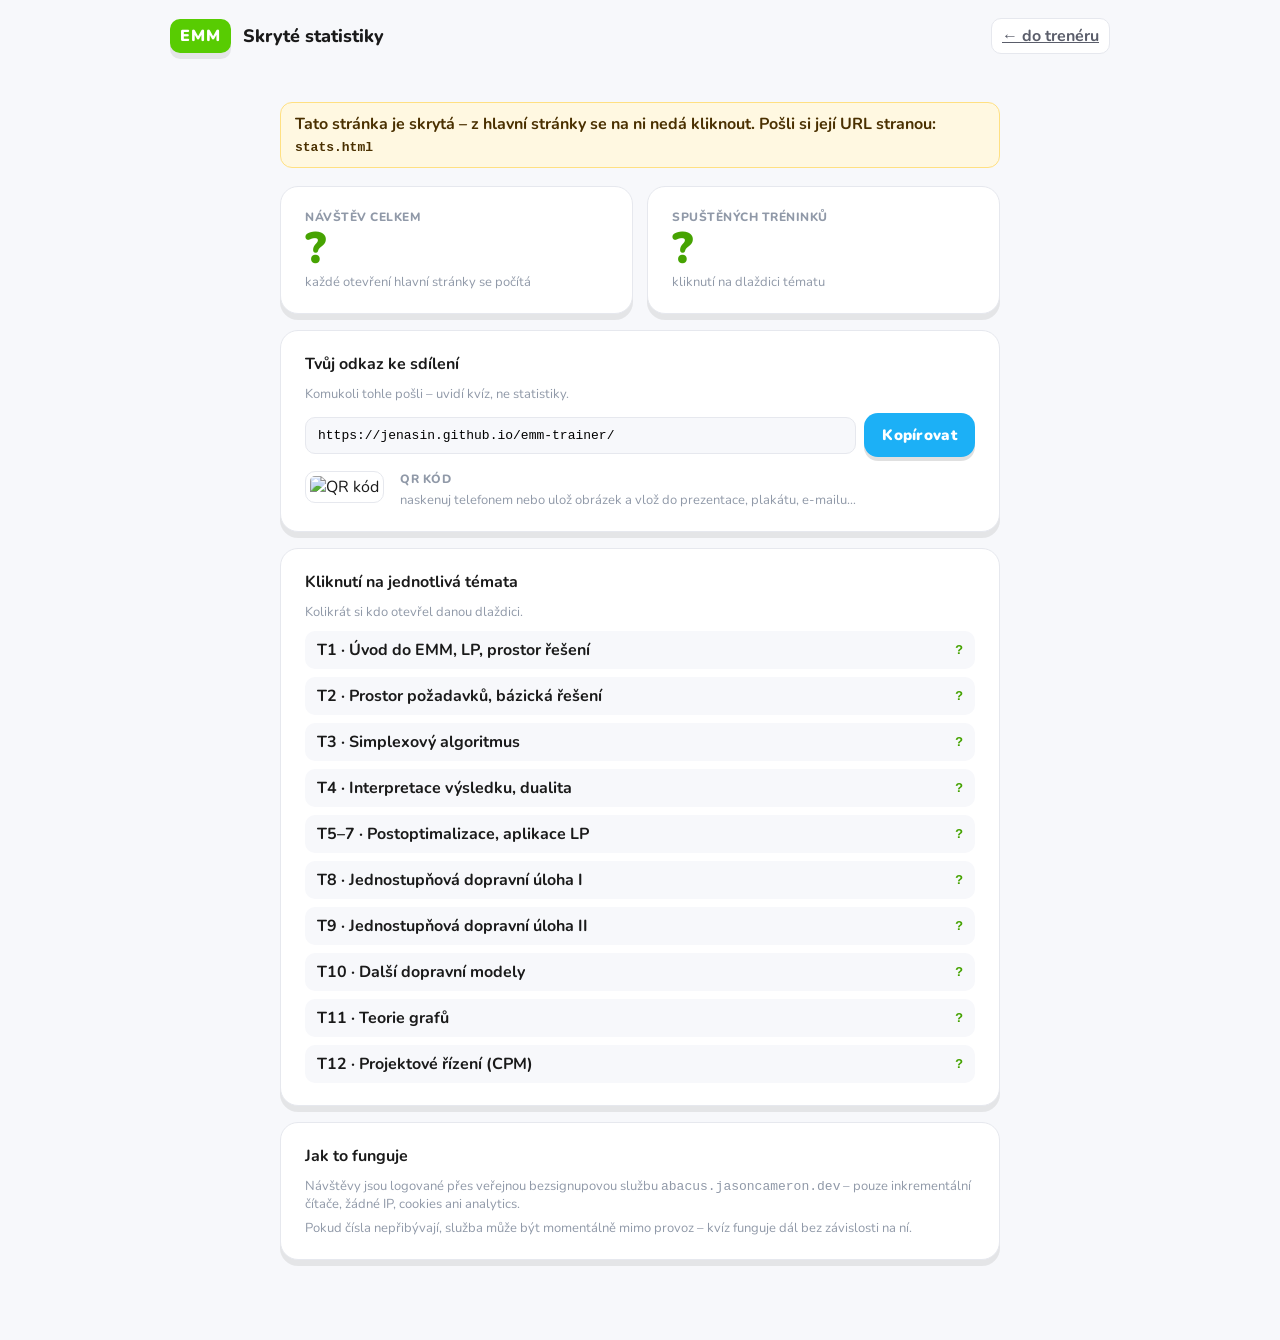
==== stats.html @ daefbc14 "Add hidden stats page with anonymous visit/session counters" ====
<!DOCTYPE html>
<html lang="cs">
<head>
<meta charset="UTF-8">
<meta name="viewport" content="width=device-width, initial-scale=1.0">
<meta name="robots" content="noindex,nofollow">
<title>EMM Trenér · skryté statistiky</title>
<link rel="stylesheet" href="styles.css?v=7">
<link rel="preconnect" href="https://fonts.googleapis.com">
<link rel="preconnect" href="https://fonts.gstatic.com" crossorigin>
<link href="https://fonts.googleapis.com/css2?family=Nunito:wght@400;600;700;800;900&display=swap" rel="stylesheet">
<style>
  .stats-main { max-width: 760px; margin: 30px auto 80px; padding: 0 20px; }
  .stat-card {
    background: #fff; border: 1px solid var(--line); border-radius: 18px;
    padding: 22px 24px; box-shadow: var(--shadow); margin-bottom: 16px;
  }
  .stat-card h3 { margin: 0 0 10px; font-size: 16px; }
  .stat-row { display: grid; grid-template-columns: 1fr 1fr; gap: 14px; }
  @media (max-width: 540px) { .stat-row { grid-template-columns: 1fr; } }
  .big-number { font-size: 44px; font-weight: 900; color: var(--green-dark); line-height: 1.1; }
  .lblTop { font-size: 12px; text-transform: uppercase; letter-spacing: .5px; color: var(--muted); font-weight: 800; }
  .share-row { display: flex; gap: 8px; margin-top: 10px; align-items: center; }
  .share-row input {
    flex: 1; padding: 10px 12px; border: 1px solid var(--line);
    border-radius: 10px; font-family: monospace; font-size: 13px; background: #f7f8fb;
  }
  .qr-wrap { margin-top: 14px; display: flex; gap: 16px; align-items: flex-start; flex-wrap: wrap; }
  .qr-wrap img { border-radius: 10px; border: 1px solid var(--line); background: white; padding: 4px; }
  .topic-list { display: flex; flex-direction: column; gap: 8px; }
  .topic-row {
    display: flex; justify-content: space-between; align-items: center;
    padding: 8px 12px; background: #f7f8fb; border-radius: 10px; font-weight: 700;
  }
  .topic-row .num { color: var(--green-dark); font-weight: 900; font-family: monospace; }
  .hint { font-size: 13px; color: var(--muted); }
  .secret-bar {
    background: #fff8e1; border: 1px solid #ffe082; border-radius: 12px;
    padding: 10px 14px; font-weight: 700; color: #4a3000; margin-bottom: 18px;
  }
</style>
</head>
<body>
<header class="topbar">
  <div class="brand">
    <span class="logo">EMM</span>
    <span class="title">Skryté statistiky</span>
  </div>
  <a href="index.html" class="reset">← do trenéru</a>
</header>

<main class="stats-main">
  <div class="secret-bar">Tato stránka je <strong>skrytá</strong> – z hlavní stránky se na ni nedá kliknout. Pošli si její URL stranou: <code>stats.html</code></div>

  <div class="stat-row">
    <div class="stat-card">
      <div class="lblTop">Návštěv celkem</div>
      <div class="big-number" id="visits">–</div>
      <div class="hint">každé otevření hlavní stránky se počítá</div>
    </div>
    <div class="stat-card">
      <div class="lblTop">Spuštěných tréninků</div>
      <div class="big-number" id="sessions">–</div>
      <div class="hint">kliknutí na dlaždici tématu</div>
    </div>
  </div>

  <div class="stat-card">
    <h3>Tvůj odkaz ke sdílení</h3>
    <p class="hint" style="margin:0 0 6px;">Komukoli tohle pošli – uvidí kvíz, ne statistiky.</p>
    <div class="share-row">
      <input id="shareLink" readonly>
      <button class="btn btn-primary" id="copyBtn">Kopírovat</button>
    </div>
    <div class="qr-wrap">
      <img id="qr" alt="QR kód">
      <div>
        <div class="lblTop" style="margin-bottom:4px;">QR kód</div>
        <div class="hint">naskenuj telefonem nebo ulož obrázek a vlož do prezentace, plakátu, e-mailu…</div>
      </div>
    </div>
  </div>

  <div class="stat-card">
    <h3>Kliknutí na jednotlivá témata</h3>
    <p class="hint" style="margin:0 0 10px;">Kolikrát si kdo otevřel danou dlaždici.</p>
    <div class="topic-list" id="topicList"></div>
  </div>

  <div class="stat-card">
    <h3>Jak to funguje</h3>
    <p class="hint" style="margin:0 0 6px;">Návštěvy jsou logované přes veřejnou bezsignupovou službu <code>abacus.jasoncameron.dev</code> – pouze inkrementální čítače, žádné IP, cookies ani analytics.</p>
    <p class="hint" style="margin:0;">Pokud čísla nepřibývají, služba může být momentálně mimo provoz – kvíz funguje dál bez závislosti na ní.</p>
  </div>
</main>

<script src="data.js?v=7"></script>
<script src="stats.js?v=7"></script>
</body>
</html>
---- styles.css ----
:root {
  --bg: #f7f8fb;
  --card: #ffffff;
  --ink: #1a1a1a;
  --ink-soft: #5a5d6a;
  --muted: #9099a8;
  --line: #e6e8ee;
  --green: #58cc02;
  --green-dark: #46a302;
  --red: #ff4b4b;
  --orange: #ff9600;
  --blue: #1cb0f6;
  --gold: #ffc800;
  --purple: #8e24aa;
  --shadow: 0 6px 0 rgba(0,0,0,.08);
}

* { box-sizing: border-box; }
html, body { margin: 0; padding: 0; background: var(--bg); color: var(--ink); font-family: 'Nunito', -apple-system, BlinkMacSystemFont, 'Segoe UI', Roboto, sans-serif; }
.hidden { display: none !important; }

/* ─── Top bar ─────────────────────────────────────────────── */
.topbar {
  display: flex; align-items: center; justify-content: space-between;
  max-width: 980px; margin: 0 auto; padding: 18px 20px;
}
.brand { display: flex; align-items: center; gap: 12px; }
.brand .logo {
  background: var(--green); color: white; font-weight: 900;
  padding: 6px 10px; border-radius: 10px; letter-spacing: 1px;
  box-shadow: var(--shadow);
}
.brand .title { font-weight: 800; font-size: 18px; color: var(--ink); }
.stats { display: flex; align-items: center; gap: 16px; }
.stat { display: inline-flex; align-items: center; gap: 6px; font-weight: 800; color: var(--ink-soft); font-size: 16px; }
.stat .ico { display: inline-flex; padding: 4px 8px; background: white; border: 1px solid var(--line); border-radius: 10px; font-size: 13px; color: var(--orange); font-weight: 900; }
.reset {
  background: white; border: 1px solid var(--line); border-radius: 10px;
  padding: 6px 10px; font-weight: 700; cursor: pointer; color: var(--ink-soft);
  font-family: inherit;
}
.reset:hover { background: #f0f1f5; }

/* ─── Views ───────────────────────────────────────────────── */
.view { max-width: 980px; margin: 0 auto; padding: 0 20px 60px; }
.view h1 { font-size: 28px; margin: 8px 0 6px; font-weight: 900; }
.view h1 .accent { color: var(--green-dark); }
.view .sub { color: var(--ink-soft); margin: 0 0 6px; }
.progress-line {
  color: var(--green-dark); font-weight: 800; margin: 6px 0 24px;
}
.progress-line::before { content: "✔ "; }

/* ─── Tile grid ───────────────────────────────────────────── */
.tiles {
  display: grid; grid-template-columns: repeat(3, 1fr); gap: 18px;
}
@media (max-width: 820px) { .tiles { grid-template-columns: repeat(2, 1fr); } }
@media (max-width: 540px) { .tiles { grid-template-columns: 1fr; } }

.tile {
  position: relative; background: var(--card); border-radius: 18px;
  overflow: hidden; box-shadow: var(--shadow); cursor: pointer;
  border: 1px solid var(--line); transition: transform .12s ease, box-shadow .12s ease;
}
.tile:hover { transform: translateY(-2px); box-shadow: 0 10px 0 rgba(0,0,0,.08); }
.tile .banner {
  height: 130px; display: flex; align-items: center; justify-content: center;
  color: white; font-weight: 900; font-size: 38px; position: relative;
}
.tile .banner .level-pill {
  position: absolute; bottom: 10px; left: 10px;
  background: rgba(0,0,0,.25); color: white; font-weight: 800;
  padding: 4px 10px; border-radius: 999px; font-size: 12px; letter-spacing: .3px;
}
.tile .banner .done {
  position: absolute; top: 10px; left: 10px;
  background: var(--green); color: white; font-weight: 800;
  padding: 3px 9px; border-radius: 999px; font-size: 12px;
}
.tile .body { padding: 16px 16px 18px; }
.tile .body h3 { margin: 0 0 6px; font-size: 17px; font-weight: 900; color: var(--ink); }
.tile .meta {
  display: flex; flex-wrap: wrap; gap: 6px; margin-bottom: 8px;
  font-size: 12px; font-weight: 800; color: var(--ink-soft);
}
.tile .meta span {
  background: #f0f2f7; padding: 3px 8px; border-radius: 999px;
}
.tile .desc { color: var(--ink-soft); margin: 4px 0 10px; font-size: 14px; line-height: 1.35; }
.tile .start {
  color: var(--green-dark); font-weight: 900; font-size: 14px;
}
.tile .start::after { content: " →"; }
.tile .bar-mini {
  height: 8px; background: #eef0f5; border-radius: 999px; overflow: hidden;
  margin: 10px 0 4px;
}
.tile .bar-mini > div {
  height: 100%; background: var(--green); border-radius: 999px;
  transition: width .35s ease;
}

/* ─── Quiz view ───────────────────────────────────────────── */
.quiz-head {
  display: flex; align-items: center; gap: 16px; padding: 8px 0 18px;
}
.back {
  background: white; border: 1px solid var(--line); border-radius: 10px;
  padding: 8px 12px; font-weight: 800; cursor: pointer; font-family: inherit;
  color: var(--ink-soft);
}
.back:hover { background: #f0f1f5; }
.quiz-progress { flex: 1; display: flex; align-items: center; gap: 10px; }
.bar {
  flex: 1; height: 14px; background: #eaecf2; border-radius: 999px; overflow: hidden;
}
.bar-fill {
  height: 100%; width: 0; background: var(--green); border-radius: 999px;
  transition: width .4s ease;
}
#cardCounter { font-weight: 800; color: var(--ink-soft); font-size: 14px; }
.hearts { font-size: 18px; color: var(--red); letter-spacing: 2px; }

.card {
  background: var(--card); border-radius: 22px; padding: 28px 28px 24px;
  box-shadow: var(--shadow); border: 1px solid var(--line);
}
.card-topic {
  display: inline-block; background: #f0f2f7; color: var(--ink-soft);
  padding: 4px 12px; border-radius: 999px; font-weight: 800; font-size: 12px;
  margin-bottom: 14px;
}
.card-q { margin: 0 0 18px; font-size: 22px; line-height: 1.35; font-weight: 800; }
.choices {
  display: flex; flex-direction: column; gap: 10px;
  margin: 4px 0 18px;
}
.choice {
  text-align: left; padding: 14px 16px; border-radius: 14px;
  background: #f7f8fb; border: 2px solid var(--line);
  font: inherit; font-weight: 700; cursor: pointer; color: var(--ink);
  line-height: 1.4; transition: background .12s, border-color .12s, transform .05s;
}
.choice:hover:not(:disabled) { background: #eef0f5; border-color: #d2d6dc; }
.choice:active:not(:disabled) { transform: translateY(1px); }
.choice:disabled { cursor: default; }
.choice.right {
  background: #e6f7d8; border-color: var(--green); color: #1f4e00;
}
.choice.right::after { content: " ✓"; font-weight: 900; color: var(--green-dark); }
.choice.wrong {
  background: #ffe1e1; border-color: var(--red); color: #6a0e0e;
}
.choice.wrong::after { content: " ✗"; font-weight: 900; color: var(--red); }
.choice.dim { opacity: .55; }

.card-answer {
  background: #fbfcfa; border: 1px solid var(--line); border-left: 5px solid var(--green);
  padding: 14px 16px; border-radius: 12px;
  line-height: 1.55; font-size: 15px; color: #2a2d36;
  margin: 0 0 18px;
}
.ans-head {
  font-weight: 900; font-size: 16px; margin-bottom: 8px;
  letter-spacing: .2px;
}
.ans-good { color: var(--green-dark); }
.ans-bad  { color: var(--red); }
.ans-section { margin: 10px 0; }
.ans-section .lbl {
  display: inline-block; font-size: 11px; font-weight: 800;
  letter-spacing: .6px; text-transform: uppercase; color: var(--muted);
  margin-bottom: 4px;
}
.ans-pill {
  padding: 10px 12px; border-radius: 10px; font-weight: 700;
  line-height: 1.4; border: 1px solid var(--line);
}
.ans-pill-right { background: #e6f7d8; border-color: var(--green); color: #1f4e00; }
.ans-pill-wrong { background: #ffe1e1; border-color: var(--red); color: #6a0e0e; }
.ans-simple {
  padding: 12px 14px; border-radius: 10px;
  background: #fff8e1; border: 1px solid #ffe082;
  color: #4a3000; font-size: 15px; line-height: 1.5;
  font-weight: 600;
}
.ans-detail {
  white-space: pre-wrap; font-size: 14.5px; line-height: 1.55;
  color: #2a2d36;
}

.card-actions {
  display: flex; flex-wrap: wrap; gap: 10px; justify-content: flex-end;
}
.btn {
  padding: 12px 18px; border-radius: 14px; font-weight: 900; font-size: 15px;
  cursor: pointer; border: none; font-family: inherit; letter-spacing: .3px;
  box-shadow: 0 4px 0 rgba(0,0,0,.12); transition: transform .05s ease;
}
.btn:active { transform: translateY(2px); box-shadow: 0 2px 0 rgba(0,0,0,.12); }
.btn-primary { background: var(--blue); color: white; }
.btn-success { background: var(--green); color: white; }
.btn-warn { background: var(--orange); color: white; }
.btn-danger { background: var(--red); color: white; }
.btn-ghost { background: white; color: var(--ink-soft); border: 1px solid var(--line); box-shadow: var(--shadow); }

/* ─── Result view ─────────────────────────────────────────── */
.result-card {
  max-width: 520px; margin: 40px auto 0; background: var(--card);
  border-radius: 22px; padding: 32px; box-shadow: var(--shadow);
  border: 1px solid var(--line); text-align: center;
}
.trophy { font-size: 56px; margin-bottom: 6px; }
.result-card h2 { margin: 0 0 4px; font-size: 26px; }
.result-card p { color: var(--ink-soft); margin: 0 0 22px; }
.result-stats {
  display: grid; grid-template-columns: repeat(3, 1fr); gap: 12px;
  margin-bottom: 22px;
}
.result-stats > div {
  background: #f6f8fc; border-radius: 14px; padding: 12px 6px;
  display: flex; flex-direction: column; align-items: center; gap: 4px;
}
.result-stats strong { font-size: 22px; color: var(--ink); font-weight: 900; }
.result-stats span { color: var(--ink-soft); font-size: 12px; font-weight: 800; text-transform: uppercase; letter-spacing: .4px; }
.result-actions { display: flex; gap: 10px; justify-content: center; }

.foot {
  text-align: center; color: var(--muted); font-size: 13px;
  padding: 30px 20px 60px;
}
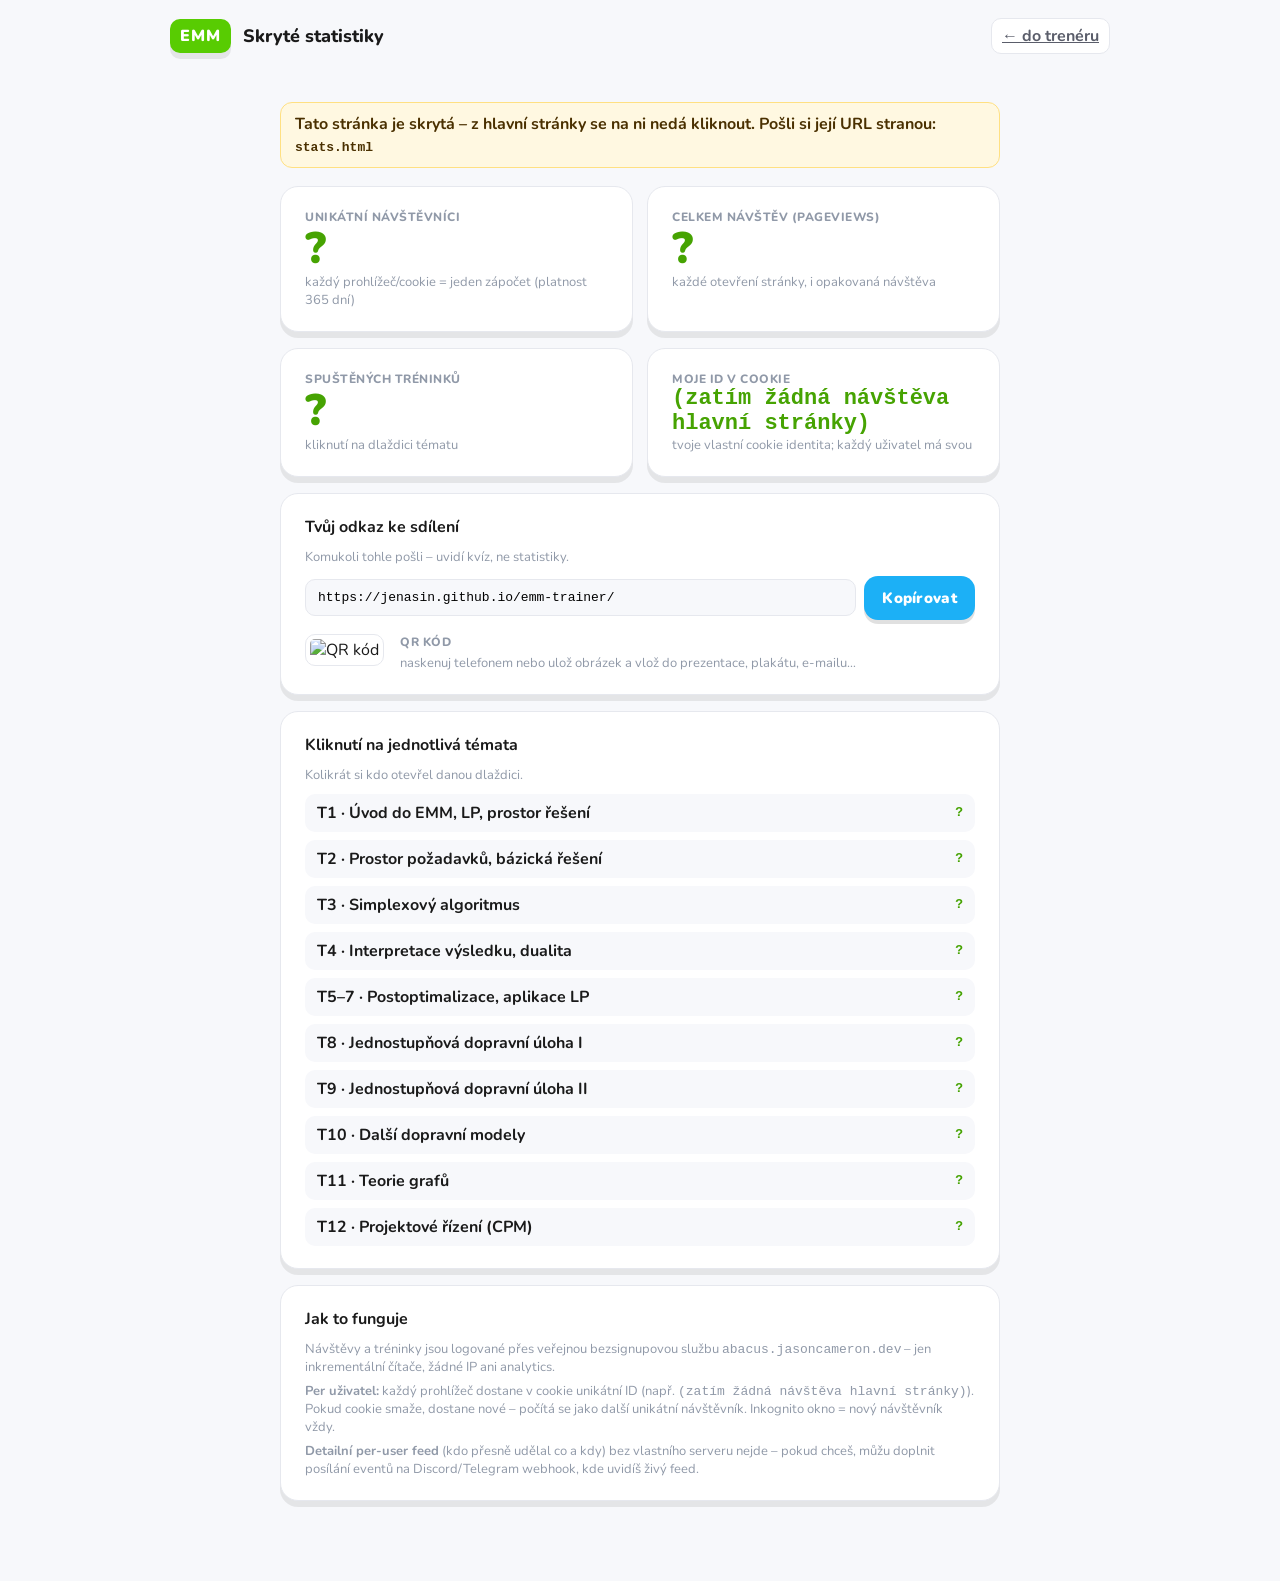
==== commit 089c9ed5: "Cookie-based unique visitor ID; track unique vs pageviews per user" ====
--- a/stats.html
+++ b/stats.html
@@ -54,14 +54,26 @@
 
   <div class="stat-row">
     <div class="stat-card">
-      <div class="lblTop">Návštěv celkem</div>
+      <div class="lblTop">Unikátní návštěvníci</div>
       <div class="big-number" id="visits">–</div>
-      <div class="hint">každé otevření hlavní stránky se počítá</div>
+      <div class="hint">každý prohlížeč/cookie = jeden zápočet (platnost 365 dní)</div>
     </div>
+    <div class="stat-card">
+      <div class="lblTop">Celkem návštěv (pageviews)</div>
+      <div class="big-number" id="pageviews">–</div>
+      <div class="hint">každé otevření stránky, i opakovaná návštěva</div>
+    </div>
+  </div>
+  <div class="stat-row">
     <div class="stat-card">
       <div class="lblTop">Spuštěných tréninků</div>
       <div class="big-number" id="sessions">–</div>
       <div class="hint">kliknutí na dlaždici tématu</div>
+    </div>
+    <div class="stat-card">
+      <div class="lblTop">Moje ID v cookie</div>
+      <div class="big-number" id="myUid" style="font-size: 22px; font-family: monospace;">–</div>
+      <div class="hint">tvoje vlastní cookie identita; každý uživatel má svou</div>
     </div>
   </div>
 
@@ -89,12 +101,13 @@
 
   <div class="stat-card">
     <h3>Jak to funguje</h3>
-    <p class="hint" style="margin:0 0 6px;">Návštěvy jsou logované přes veřejnou bezsignupovou službu <code>abacus.jasoncameron.dev</code> – pouze inkrementální čítače, žádné IP, cookies ani analytics.</p>
-    <p class="hint" style="margin:0;">Pokud čísla nepřibývají, služba může být momentálně mimo provoz – kvíz funguje dál bez závislosti na ní.</p>
+    <p class="hint" style="margin:0 0 6px;">Návštěvy a tréninky jsou logované přes veřejnou bezsignupovou službu <code>abacus.jasoncameron.dev</code> – jen inkrementální čítače, žádné IP ani analytics.</p>
+    <p class="hint" style="margin:0 0 6px;"><strong>Per uživatel:</strong> každý prohlížeč dostane v cookie unikátní ID (např. <code id="cookieDemo">…</code>). Pokud cookie smaže, dostane nové – počítá se jako další unikátní návštěvník. Inkognito okno = nový návštěvník vždy.</p>
+    <p class="hint" style="margin:0;"><strong>Detailní per-user feed</strong> (kdo přesně udělal co a kdy) bez vlastního serveru nejde – pokud chceš, můžu doplnit posílání eventů na Discord/Telegram webhook, kde uvidíš živý feed.</p>
   </div>
 </main>
 
-<script src="data.js?v=7"></script>
-<script src="stats.js?v=7"></script>
+<script src="data.js?v=10"></script>
+<script src="stats.js?v=10"></script>
 </body>
 </html>
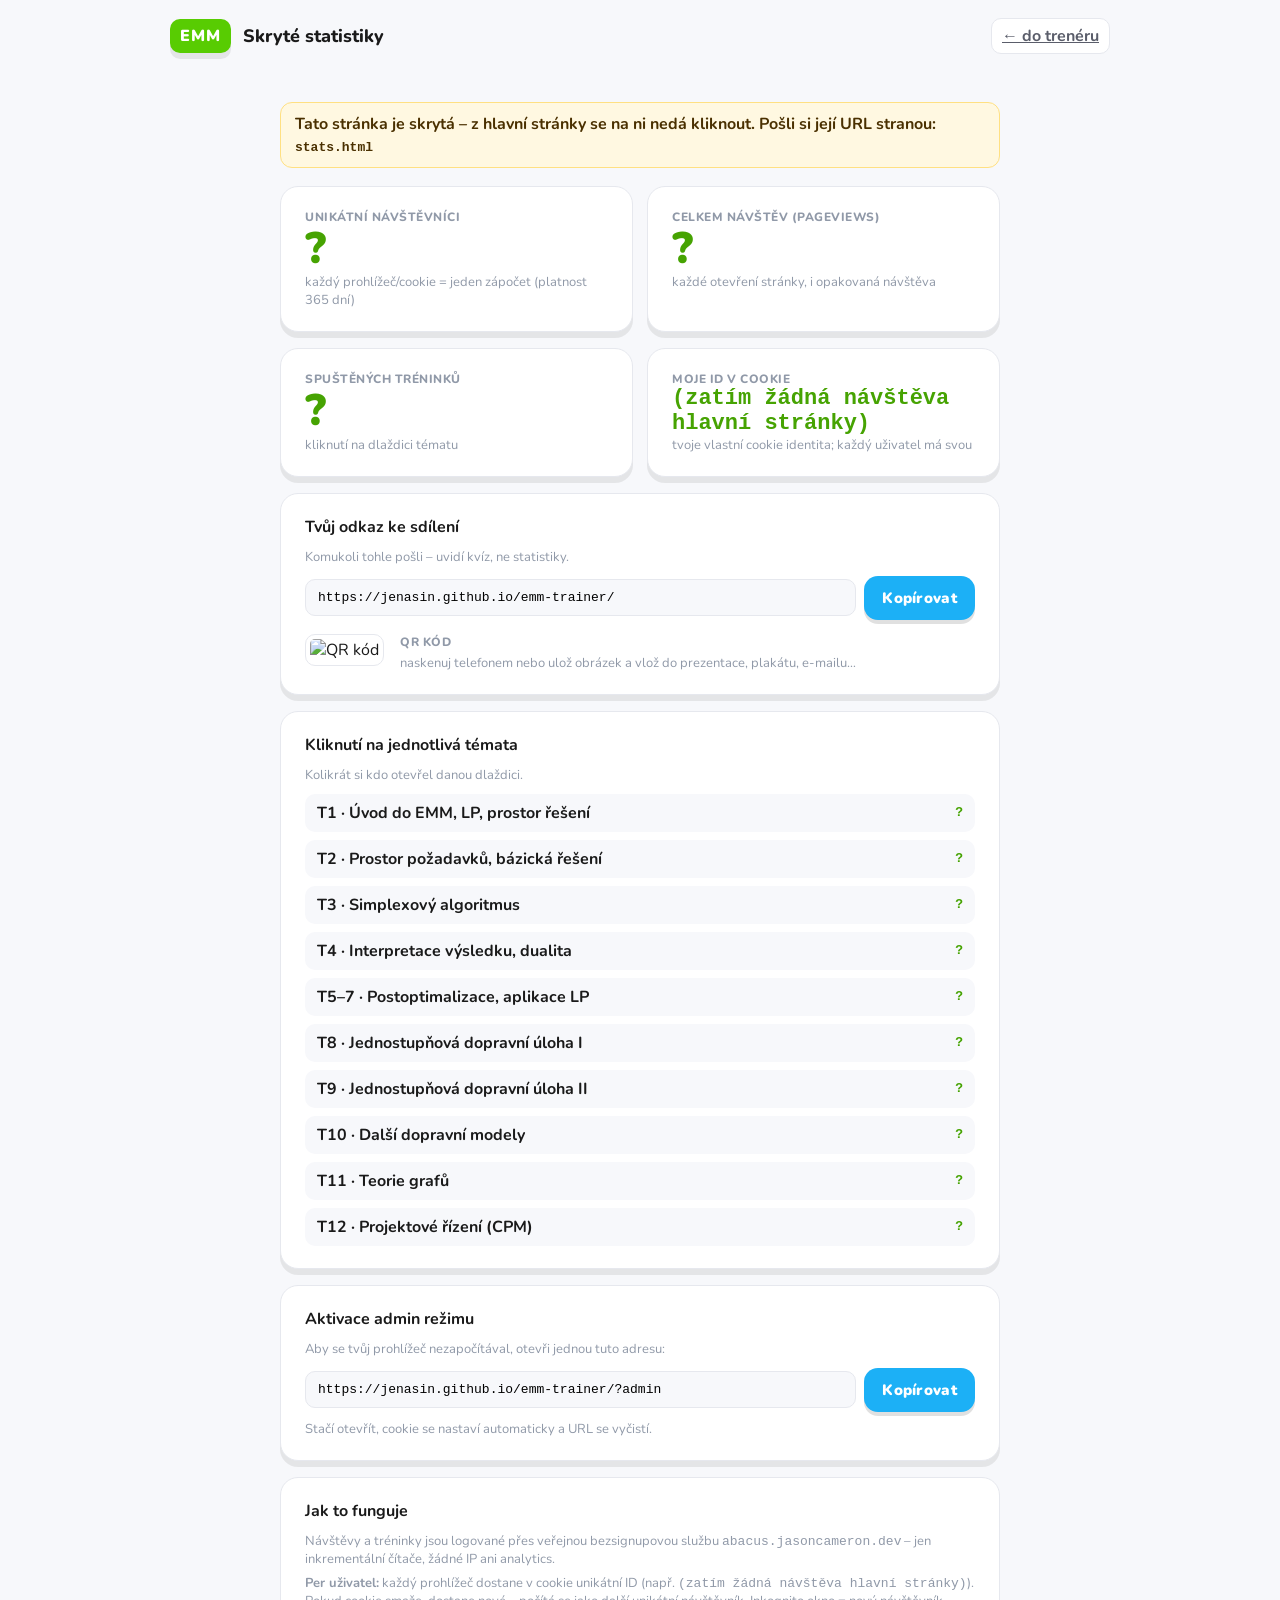
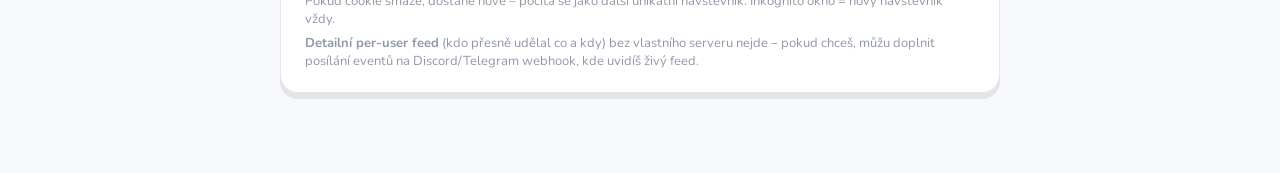
==== commit 14b5b5a3: "Add admin mode (cookie-based) to exclude owner browser; add reset on stats page" ====
--- a/stats.html
+++ b/stats.html
@@ -99,6 +99,26 @@
     <div class="topic-list" id="topicList"></div>
   </div>
 
+  <div class="stat-card" id="adminBox" style="display:none">
+    <h3>Admin nástroje</h3>
+    <p class="hint" style="margin:0 0 8px;">Tvůj prohlížeč je v admin režimu (cookie <code>emm-admin</code>) – tvé návštěvy se nezapočítávají.</p>
+    <div style="display:flex; gap:8px; flex-wrap:wrap;">
+      <button class="btn btn-warn" id="resetBtn">↺ Vynulovat všechny čítače na 0</button>
+      <button class="btn btn-ghost" id="unadminBtn">Zrušit admin režim (začít se počítat)</button>
+    </div>
+    <p class="hint" id="resetStatus" style="margin:8px 0 0;"></p>
+  </div>
+
+  <div class="stat-card" id="noAdminBox" style="display:none">
+    <h3>Aktivace admin režimu</h3>
+    <p class="hint" style="margin:0 0 8px;">Aby se tvůj prohlížeč nezapočítával, otevři jednou tuto adresu:</p>
+    <div class="share-row">
+      <input id="adminLink" readonly>
+      <button class="btn btn-primary" id="copyAdminBtn">Kopírovat</button>
+    </div>
+    <p class="hint" style="margin:8px 0 0;">Stačí otevřít, cookie se nastaví automaticky a URL se vyčistí.</p>
+  </div>
+
   <div class="stat-card">
     <h3>Jak to funguje</h3>
     <p class="hint" style="margin:0 0 6px;">Návštěvy a tréninky jsou logované přes veřejnou bezsignupovou službu <code>abacus.jasoncameron.dev</code> – jen inkrementální čítače, žádné IP ani analytics.</p>
@@ -107,7 +127,7 @@
   </div>
 </main>
 
-<script src="data.js?v=10"></script>
-<script src="stats.js?v=10"></script>
+<script src="data.js?v=11"></script>
+<script src="stats.js?v=11"></script>
 </body>
 </html>
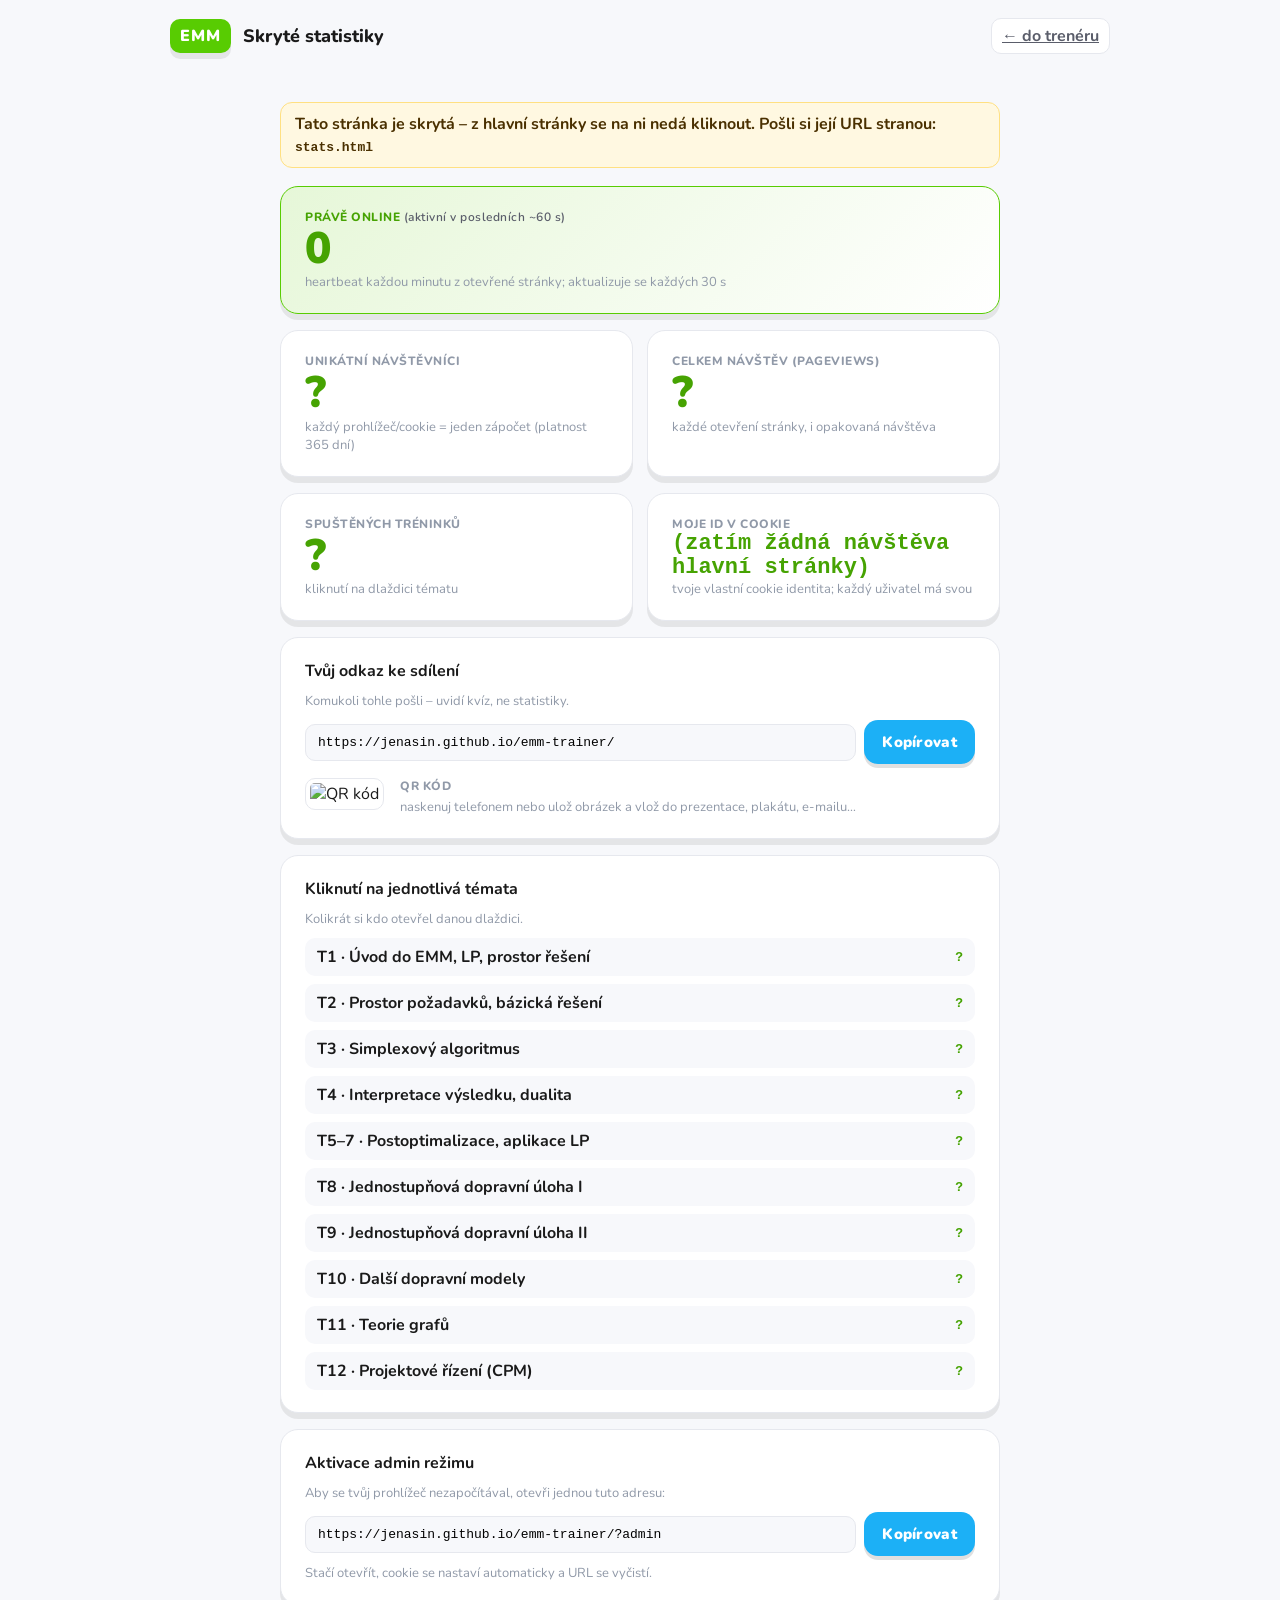
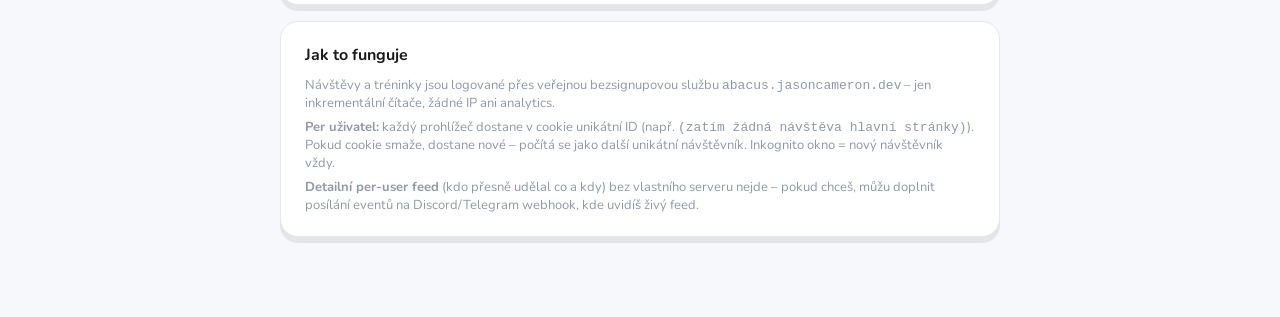
==== commit a00e046a: "Bump namespace to v2 (reset); add live online counter with heartbeat" ====
--- a/stats.html
+++ b/stats.html
@@ -52,6 +52,12 @@
 <main class="stats-main">
   <div class="secret-bar">Tato stránka je <strong>skrytá</strong> – z hlavní stránky se na ni nedá kliknout. Pošli si její URL stranou: <code>stats.html</code></div>
 
+  <div class="stat-card" style="background:linear-gradient(135deg,#e6f7d8,#fff); border-color:var(--green);">
+    <div class="lblTop" style="color:var(--green-dark);">Právě online <span style="font-weight:600; text-transform:none; color:var(--ink-soft);">(aktivní v posledních ~60 s)</span></div>
+    <div class="big-number" id="online">–</div>
+    <div class="hint">heartbeat každou minutu z otevřené stránky; aktualizuje se každých 30 s</div>
+  </div>
+
   <div class="stat-row">
     <div class="stat-card">
       <div class="lblTop">Unikátní návštěvníci</div>
@@ -102,11 +108,11 @@
   <div class="stat-card" id="adminBox" style="display:none">
     <h3>Admin nástroje</h3>
     <p class="hint" style="margin:0 0 8px;">Tvůj prohlížeč je v admin režimu (cookie <code>emm-admin</code>) – tvé návštěvy se nezapočítávají.</p>
+    <p class="hint" style="margin:0 0 8px;"><strong>Reset čítačů:</strong> abacus.jasoncameron.dev vyžaduje admin token, který u auto-vytvořených klíčů nemáme. Reset proto děláme <strong>bumpem suffixu namespace</strong> v kódu (např. <code>v2 → v3</code>) – tím všechny čítače naběhnou znovu od 0. Aktuální namespace: <code id="curNs">–</code>.</p>
+    <p class="hint" style="margin:0 0 12px;">Pokud chceš další reset, napiš a já bumpnu na další verzi (jednoduchý 1-řádkový deploy).</p>
     <div style="display:flex; gap:8px; flex-wrap:wrap;">
-      <button class="btn btn-warn" id="resetBtn">↺ Vynulovat všechny čítače na 0</button>
       <button class="btn btn-ghost" id="unadminBtn">Zrušit admin režim (začít se počítat)</button>
     </div>
-    <p class="hint" id="resetStatus" style="margin:8px 0 0;"></p>
   </div>
 
   <div class="stat-card" id="noAdminBox" style="display:none">
@@ -127,7 +133,7 @@
   </div>
 </main>
 
-<script src="data.js?v=11"></script>
-<script src="stats.js?v=11"></script>
+<script src="data.js?v=12"></script>
+<script src="stats.js?v=12"></script>
 </body>
 </html>
